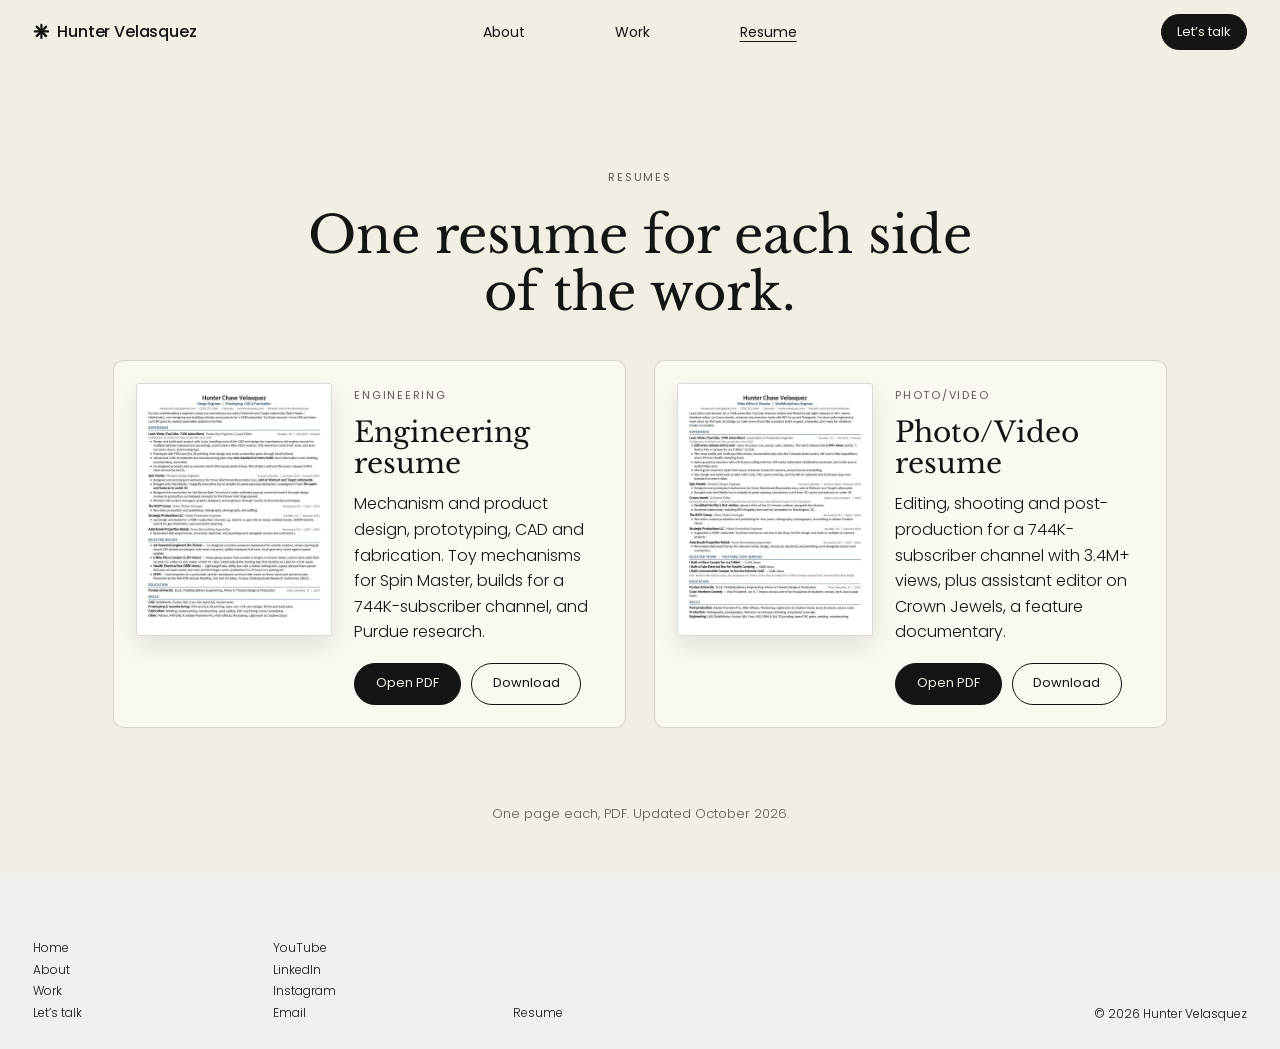
==== resume/index.html @ cd438ddf "Stronger hero glow motion Co-Authored-By: Claude Opus 5.5 <noreply@anthropic.com>" ====
<!doctype html>
<html lang="en">
<head>
<meta charset="utf-8">
<meta name="viewport" content="width=device-width, initial-scale=1">
<title>Resume | Hunter Velasquez</title>
<meta name="description" content="Engineering and Photo/Video resumes for Hunter Velasquez.">
<link rel="icon" href="/favicon.svg" type="image/svg+xml">
<link rel="preconnect" href="https://fonts.googleapis.com">
<link rel="preconnect" href="https://fonts.gstatic.com" crossorigin>
<link href="https://fonts.googleapis.com/css2?family=Libre+Baskerville:ital,wght@0,400;1,400&family=Poppins:wght@200;300;400;500&display=swap" rel="stylesheet">
<link rel="stylesheet" href="/assets/site.css?v=6">
</head>
<body style="--bg:#f3eee4">
<header id="site-header"></header>
<main>
  <div class="page-top">
    <p class="label muted">Resumes</p>
    <h1 style="font-size:clamp(32px,4vw,56px);max-width:18ch;margin:.4em auto 0">One resume for each side of the work.</h1>
  </div>
  <div class="resumes">
    <article class="rcard">
      <a class="preview" href="/resume/Hunter_Velasquez_Resume_Engineering.pdf" target="_blank" rel="noopener" aria-label="Open the engineering resume">
        <img src="/media/img/resume-engineering-preview.jpg" alt="First page of the engineering resume"></a>
      <div class="meta">
        <p class="label muted">Engineering</p>
        <h2>Engineering resume</h2>
        <p>Mechanism and product design, prototyping, CAD and fabrication. Toy mechanisms for Spin Master, builds for a 744K-subscriber channel, and Purdue research.</p>
        <div class="btns">
          <a class="pill" href="/resume/Hunter_Velasquez_Resume_Engineering.pdf" target="_blank" rel="noopener">Open PDF</a>
          <a class="pill ghost" href="/resume/Hunter_Velasquez_Resume_Engineering.pdf" download>Download</a>
        </div>
      </div>
    </article>
    <article class="rcard">
      <a class="preview" href="/resume/Hunter_Velasquez_Resume_Photo-Video.pdf" target="_blank" rel="noopener" aria-label="Open the photo and video resume">
        <img src="/media/img/resume-photo-video-preview.jpg" alt="First page of the photo and video resume"></a>
      <div class="meta">
        <p class="label muted">Photo/Video</p>
        <h2>Photo/Video resume</h2>
        <p>Editing, shooting and post-production for a 744K-subscriber channel with 3.4M+ views, plus assistant editor on Crown Jewels, a feature documentary.</p>
        <div class="btns">
          <a class="pill" href="/resume/Hunter_Velasquez_Resume_Photo-Video.pdf" target="_blank" rel="noopener">Open PDF</a>
          <a class="pill ghost" href="/resume/Hunter_Velasquez_Resume_Photo-Video.pdf" download>Download</a>
        </div>
      </div>
    </article>
  </div>
  <p class="resume-note">One page each, PDF. Updated October 2026.</p>
</main>
<footer id="site-footer"></footer>
<script src="/assets/site.js?v=6"></script>
</body>
</html>
---- assets/site.css ----
/* Hunter Velasquez portfolio. One stylesheet for every page.
   Two themes: Engineering (light, sage) and Photo/Video (dark). body.film switches them. */

:root {
  --ink: #141414;
  --muted: #5f5a52;
  --line: rgba(20, 20, 20, .16);
  --bg: #ffffff;
  --bg-soft: #efefeb;
  --cream: #f3eee4;
  --night: #0d0d10;
  --sage: #bdd6a9;
  --serif: "Libre Baskerville", Georgia, "Times New Roman", serif;
  --sans: "Poppins", system-ui, -apple-system, "Segoe UI", sans-serif;
  --pad: clamp(16px, 2.6vw, 64px);
  --ease: cubic-bezier(.2, .7, .2, 1);
}
/* --mix blends the two themes: 0 = Engineering (light), 1 = Photo/Video (dark).
   Home sets it live from the switch (so the colors slide while you drag); other pages use body.film = 1. */
body { --mix: 0; }
body.film { --mix: 1; }
body {
  --m: calc(var(--mix) * 100%);
  --ink: color-mix(in srgb, #141414, #f3eee4 var(--m));
  --muted: color-mix(in srgb, #5f5a52, rgba(243, 238, 228, .68) var(--m));
  --line: color-mix(in srgb, rgba(20, 20, 20, .16), rgba(243, 238, 228, .22) var(--m));
  --bg: color-mix(in srgb, #ffffff, #0d0d10 var(--m));
  --bg-soft: color-mix(in srgb, #efefeb, #0d0d10 var(--m));
}

*, *::before, *::after { box-sizing: border-box; }
html { scroll-behavior: smooth; -webkit-text-size-adjust: 100%; }
body {
  margin: 0; background: var(--bg); color: var(--ink);
  font-family: var(--sans); font-weight: 300; font-size: 16px; line-height: 1.6;
  -webkit-font-smoothing: antialiased;
}
img, video { display: block; max-width: 100%; }
a { color: inherit; }
h1, h2, h3 { font-family: var(--serif); font-weight: 400; margin: 0; line-height: 1.12; }
p { margin: 0; }
button { font: inherit; color: inherit; }
:focus-visible { outline: 2px solid currentColor; outline-offset: 3px; }
.sr { position: absolute; width: 1px; height: 1px; overflow: hidden; clip: rect(0 0 0 0); white-space: nowrap; }

.label { font-size: clamp(11px, .78vw, 15px); letter-spacing: .16em; text-transform: uppercase; font-weight: 400; color: var(--ink); }
.label.muted { color: var(--muted); }
.pill {
  display: inline-flex; align-items: center; justify-content: center; gap: .5em;
  padding: .72em 1.6em; border-radius: 999px; border: 1px solid var(--ink);
  background: var(--ink); color: var(--bg); text-decoration: none; font-size: clamp(13px, .9vw, 16px);
  font-weight: 400; cursor: pointer; transition: opacity .2s ease, background-color .7s ease, color .7s ease;
}
.pill:hover { opacity: .82; }
.pill.ghost { background: transparent; color: var(--ink); }

/* swap fade for text that changes with the switch */
[data-k], [data-swap] { transition: opacity .22s ease; }
.swapping [data-k], .swapping [data-swap] { opacity: 0; }

/* ---------- header ---------- */
.site-header {
  position: fixed; inset: 0 0 auto 0; z-index: 50;
  display: grid; grid-template-columns: 1fr auto 1fr; align-items: center; gap: 24px;
  padding: 14px var(--pad); transition: background-color .35s ease, box-shadow .35s ease, color .7s ease;
}
.site-header.solid { background: color-mix(in srgb, var(--bg) 88%, transparent); backdrop-filter: blur(10px); -webkit-backdrop-filter: blur(10px); box-shadow: 0 1px 0 var(--line); }
.logo { display: inline-flex; align-items: center; gap: .45em; text-decoration: none; font-weight: 500; font-size: clamp(16px, 1.25vw, 22px); letter-spacing: -.01em; white-space: nowrap; }
.logo svg { width: 1.05em; height: 1.05em; fill: currentColor; }
.nav { display: flex; gap: clamp(24px, 7vw, 150px); }
.nav a { text-decoration: none; font-size: clamp(14px, 1vw, 18px); font-weight: 400; }
.nav a:hover, .nav a[aria-current="page"] { text-decoration: underline; text-underline-offset: 4px; }
.site-header .pill { justify-self: end; padding: .5em 1.15em; }
.menu-btn { display: none; justify-self: end; background: none; border: 0; width: 40px; height: 40px; cursor: pointer; }
.menu-btn span { display: block; height: 1.5px; background: currentColor; margin: 7px 8px; transition: transform .25s ease, opacity .25s ease; }
@media (max-width: 760px) {
  .site-header { grid-template-columns: 1fr auto; }
  .site-header .pill { display: none; }
  .menu-btn { display: block; }
  .nav { position: fixed; inset: 0; z-index: -1; flex-direction: column; justify-content: center; align-items: center; gap: 28px; background: var(--bg); opacity: 0; pointer-events: none; transition: opacity .25s ease; }
  .nav a { font-family: var(--serif); font-size: 34px; }
  .menu-open .nav { opacity: 1; pointer-events: auto; }
  .menu-open .menu-btn span:first-child { transform: translateY(4.25px) rotate(45deg); }
  .menu-open .menu-btn span:last-child { transform: translateY(-4.25px) rotate(-45deg); }
}

/* ---------- hero ---------- */
.hero { position: relative; min-height: 100vh; min-height: 100svh; display: grid; place-items: center; overflow: hidden; padding: 110px var(--pad) 90px; isolation: isolate; }
.hero-bg { position: absolute; inset: 0; z-index: -1; overflow: hidden;
  --glow: color-mix(in srgb, #b2d595, #6a2a10 var(--m));
  --glow2: color-mix(in srgb, #e4f5d2, #c2531a var(--m));
  --glow3: color-mix(in srgb, #94c27a, #3a1508 var(--m));
  --haze: color-mix(in srgb, rgba(244, 246, 240, .98), rgba(255, 140, 70, .22) var(--m));
  background: linear-gradient(180deg, color-mix(in srgb, #dadcd6, #0d0d10 var(--m)) 0%, color-mix(in srgb, #d3dacb, #0d0d10 var(--m)) 55%, color-mix(in srgb, #c4d8b2, #140b07 var(--m)) 100%); }
.hero-bg i { position: absolute; display: block; border-radius: 50%; will-change: transform, opacity; }
/* main glow: grows and shrinks like the old site's pulsing circle */
.hero-bg .g1 { width: 70vmin; height: 70vmin; left: calc(50% - 35vmin); top: calc(46% - 35vmin);
  background: radial-gradient(circle, var(--glow) 0, var(--glow) 48%, transparent 70%); animation: breathe 5.5s ease-in-out infinite; }
/* bright core drifting around inside the glow */
.hero-bg .g2 { width: 44vmin; height: 44vmin; left: calc(50% - 22vmin); top: calc(46% - 22vmin); opacity: .9; filter: blur(4vmin);
  background: radial-gradient(circle, var(--glow2) 0, transparent 68%); animation: orbit 11s linear infinite; }
/* deeper-toned blob circling the other way, so the color visibly shifts */
.hero-bg .g4 { width: 38vmin; height: 38vmin; left: calc(50% - 19vmin); top: calc(46% - 19vmin); opacity: .75; filter: blur(5vmin);
  background: radial-gradient(circle, var(--glow3) 0, transparent 68%); animation: orbit2 14s linear infinite; }
/* light pooling at the bottom edge */
.hero-bg .g3 { width: 100vmin; height: 38vmin; left: calc(50% - 50vmin); bottom: -14vmin;
  background: radial-gradient(ellipse, var(--haze) 0, transparent 68%); animation: swell 6.5s ease-in-out infinite; }
@keyframes breathe { 0%, 100% { transform: scale(.9); } 50% { transform: scale(1.16); } }
@keyframes orbit { from { transform: rotate(0deg) translateX(15vmin) rotate(0deg) scale(1); } 50% { transform: rotate(180deg) translateX(15vmin) rotate(-180deg) scale(1.2); } to { transform: rotate(360deg) translateX(15vmin) rotate(-360deg) scale(1); } }
@keyframes orbit2 { from { transform: rotate(360deg) translateX(13vmin) rotate(-360deg); } to { transform: rotate(0deg) translateX(13vmin) rotate(0deg); } }
@keyframes swell { 0%, 100% { transform: scale(.92, .85); opacity: .75; } 50% { transform: scale(1.15, 1.35); opacity: 1; } }
.hero-inner { display: flex; flex-direction: column; align-items: center; gap: clamp(28px, 4vh, 56px); text-align: center; }
.hero h1 { font-size: clamp(42px, 6.25vw, 112px); line-height: 1.12; max-width: 20ch; text-wrap: balance; }
.down { position: absolute; left: 50%; bottom: 22px; transform: translateX(-50%); width: 44px; height: 64px; display: grid; place-items: center; color: var(--ink); }
.down svg { width: 28px; height: 60px; stroke: currentColor; fill: none; stroke-width: 1.4; }

/* the Engineering / Photo-Video switch */
.switch { display: flex; align-items: center; gap: clamp(12px, 1.2vw, 20px); user-select: none; -webkit-user-select: none; }
.switch .side { font-size: clamp(10px, .72vw, 13px); letter-spacing: .16em; font-weight: 500; text-transform: uppercase; background: none; border: 0; padding: 6px 2px; cursor: pointer; color: var(--muted); transition: color .3s ease; }
.switch .side.on { color: var(--ink); }
.track { position: relative; width: clamp(88px, 6.4vw, 120px); aspect-ratio: 2 / 1; border-radius: 999px; background: color-mix(in srgb, #141414, #f3eee4 var(--m)); border: 0; padding: 0; cursor: grab; touch-action: none; box-shadow: 0 0 0 0 rgba(20, 20, 20, .35); animation: nudge 2.6s ease-out infinite; }
body.film .track { animation-name: nudgeFilm; }
.knob { position: absolute; top: 8%; left: 4%; height: 84%; aspect-ratio: 1; border-radius: 50%; background: color-mix(in srgb, #ffffff, #0d0d10 var(--m)); }
.track.dragging { cursor: grabbing; animation: none; }
@keyframes nudge { 0% { box-shadow: 0 0 0 0 rgba(20, 20, 20, .35); } 70% { box-shadow: 0 0 0 14px rgba(20, 20, 20, 0); } 100% { box-shadow: 0 0 0 0 rgba(20, 20, 20, 0); } }
@keyframes nudgeFilm { 0% { box-shadow: 0 0 0 0 rgba(243, 238, 228, .35); } 70% { box-shadow: 0 0 0 14px rgba(243, 238, 228, 0); } 100% { box-shadow: 0 0 0 0 rgba(243, 238, 228, 0); } }

/* ---------- sections ---------- */
section { position: relative; }
.wrap { padding: clamp(56px, 7vw, 120px) var(--pad); }

/* about */
.about { display: grid; grid-template-columns: minmax(0, 31%) minmax(0, 1fr); gap: clamp(24px, 3vw, 64px); align-items: start; }
.about h2 { font-size: clamp(40px, 4.2vw, 80px); margin: .25em 0 .55em; }
.about .intro { font-size: clamp(15px, 1.05vw, 20px); line-height: 1.6; }
.caps { margin-top: clamp(28px, 3vw, 48px); }
.caps .label { display: block; padding-bottom: .7em; border-bottom: 1px solid var(--line); margin-bottom: .4em; color: var(--muted); font-size: clamp(10px, .7vw, 13px); letter-spacing: .18em; }
.cap { padding: .8em 0 0; }
.cap h3 { font-size: clamp(19px, 1.45vw, 27px); line-height: 1.3; }
.cap p { font-size: clamp(13px, .9vw, 17px); color: var(--muted); line-height: 1.5; margin-top: .2em; }
.reel { position: relative; aspect-ratio: 16 / 9; border-radius: 6px; overflow: hidden; background: #0d0d10; }
.reel img, .reel video { position: absolute; inset: 0; width: 100%; height: 100%; object-fit: cover; }
.reel video { opacity: 0; transition: opacity .5s ease; }
.reel video.on { opacity: 1; }
@media (max-width: 860px) { .about { grid-template-columns: 1fr; } .about .reel { order: 2; } }

/* process */
.process { text-align: center; background: linear-gradient(180deg, color-mix(in srgb, var(--sage), #0d0d10 var(--m)) 0%, var(--bg-soft) 77%); perspective: 1000px; }
.process .stmt { font-family: var(--serif); font-size: clamp(26px, 2.9vw, 60px); line-height: 1.32; max-width: 24ch; margin: clamp(18px, 2vw, 32px) auto 0; text-wrap: balance; transform-style: preserve-3d; will-change: transform; }
.process hr { width: 64px; border: 0; border-top: 1px solid var(--ink); opacity: .5; margin: clamp(28px, 3vw, 48px) auto; }
.stats { display: grid; grid-template-columns: repeat(3, auto); justify-content: center; gap: clamp(28px, 8vw, 180px); }
.stat { display: flex; align-items: center; gap: .6em; text-align: left; }
.stat b { font-family: var(--serif); font-style: italic; font-weight: 400; font-size: clamp(36px, 3.4vw, 64px); line-height: 1; }
.stat span { font-size: clamp(12px, .85vw, 16px); line-height: 1.3; white-space: pre-line; }
@media (max-width: 700px) { .stats { grid-template-columns: 1fr; justify-items: center; gap: 22px; } }

/* case study */
.case { display: grid; grid-template-columns: minmax(0, 31%) minmax(0, 1fr); gap: clamp(24px, 3vw, 64px); align-items: start; }
.case .text { display: flex; flex-direction: column; gap: clamp(14px, 1.4vw, 24px); }
.case h2 { font-size: clamp(36px, 3.6vw, 72px); }
.case .text p { font-size: clamp(14px, .95vw, 18px); line-height: 1.6; }
.case .text .pill { align-self: flex-start; margin-top: 8px; }
.case .pic { position: relative; aspect-ratio: 2.35 / 1; border-radius: 4px; overflow: hidden; }
.case .pic img { position: absolute; inset: 0; width: 100%; height: 100%; object-fit: cover; }
@media (max-width: 860px) { .case { grid-template-columns: 1fr; } .case .text .pill { margin-top: 8px; } }

/* featured slider (always dark) */
.featured { background: #000; color: #f3eee4; }
.featured .head { display: flex; justify-content: space-between; align-items: center; padding-bottom: clamp(14px, 1.4vw, 24px); border-bottom: 1px solid rgba(243, 238, 228, .22); margin-bottom: clamp(24px, 2.6vw, 44px); }
.featured .label { color: #f3eee4; }
.featured .pill { background: #f3eee4; color: #000; border-color: #f3eee4; padding: .45em 1.2em; }
.slider { position: relative; }
.track-x { display: grid; grid-auto-flow: column; grid-auto-columns: clamp(280px, 46.5vw, 1100px); gap: clamp(12px, 1.2vw, 24px); overflow-x: auto; scroll-snap-type: x mandatory; scrollbar-width: none; padding-bottom: 4px; }
.track-x::-webkit-scrollbar { display: none; }
.slide { scroll-snap-align: start; text-decoration: none; color: inherit; cursor: pointer; }
.slide .media { position: relative; aspect-ratio: 16 / 9; border-radius: 6px; overflow: hidden; background: #111; }
.slide h3 { font-family: var(--sans); font-weight: 400; font-size: clamp(14px, 1vw, 19px); margin-top: .9em; }
.slide p { font-size: clamp(12px, .78vw, 15px); opacity: .8; }
.arrows { position: absolute; top: calc(clamp(280px, 46.5vw, 1100px) * 9 / 32); right: 0; left: 0; display: flex; justify-content: space-between; pointer-events: none; padding: 0 10px; }
.arrows button { pointer-events: auto; width: 44px; height: 44px; border-radius: 50%; border: 0; background: rgba(243, 238, 228, .9); color: #000; font-size: 22px; cursor: pointer; transform: translateY(-50%); }
.arrows button:disabled { opacity: 0; pointer-events: none; }

/* shared hover-play media (featured slides + work tiles) */
.hp { position: relative; overflow: hidden; }
.hp > img, .hp > video, .hp > iframe { position: absolute; inset: 0; width: 100%; height: 100%; object-fit: cover; border: 0; }
.hp > video, .hp > iframe { opacity: 0; transition: opacity .4s ease; pointer-events: none; }
.hp.playing > video.on, .hp.playing > iframe.on { opacity: 1; }
.hp .play { position: absolute; left: 50%; top: 50%; width: 44px; height: 44px; margin: -22px 0 0 -22px; border-radius: 50%; background: rgba(13, 13, 16, .55); display: grid; place-items: center; transition: opacity .3s ease; }
.hp .play::after { content: ""; border-left: 13px solid #fff; border-top: 8px solid transparent; border-bottom: 8px solid transparent; margin-left: 4px; }
.hp.playing .play { opacity: 0; }
.hp > img { transition: transform .6s var(--ease); }
a:hover .hp > img, button:hover .hp > img { transform: scale(1.025); }

/* contact + footer */
.contact { background: var(--bg-soft); }
.contact h2 { font-size: clamp(36px, 3.6vw, 72px); font-style: italic; display: flex; align-items: center; gap: .2em; }
.contact h2 svg { width: .8em; height: .8em; fill: currentColor; }
.contact .lede { margin-top: .9em; font-size: clamp(14px, 1vw, 19px); max-width: 26ch; }
.contact address { font-style: normal; margin-top: clamp(20px, 2vw, 36px); font-size: clamp(14px, .95vw, 18px); line-height: 1.7; }
.site-footer { background: var(--bg-soft); padding: clamp(36px, 5vw, 96px) var(--pad) clamp(20px, 2vw, 32px); display: grid; grid-template-columns: repeat(3, minmax(0, 220px)) 1fr; gap: 20px; align-items: end; font-size: clamp(12px, .8vw, 15px); }
.site-footer ul { list-style: none; margin: 0; padding: 0; line-height: 1.8; }
.site-footer a { text-decoration: none; }
.site-footer a:hover { text-decoration: underline; }
.site-footer .copy { justify-self: end; }
@media (max-width: 700px) { .site-footer { grid-template-columns: 1fr 1fr; } .site-footer .copy { justify-self: start; grid-column: 1 / -1; } }

/* ---------- inner pages (Work is dark, Resume is light) ---------- */
.page-top { padding: clamp(110px, 12vw, 200px) var(--pad) clamp(28px, 3vw, 56px); text-align: center; }
.page-top h1 { font-size: clamp(48px, 7vw, 132px); }
.page-top .label { margin-top: 1.4em; display: block; }
.filters { display: flex; flex-wrap: wrap; justify-content: center; gap: 8px; margin-top: clamp(22px, 2.4vw, 40px); }
.filters button { border: 1px solid var(--line); background: transparent; border-radius: 999px; padding: .55em 1.2em; font-size: clamp(12px, .8vw, 14px); letter-spacing: .08em; text-transform: uppercase; cursor: pointer; }
.filters button[aria-pressed="true"] { background: var(--ink); color: var(--bg); border-color: var(--ink); }
.grid { display: grid; grid-template-columns: repeat(4, minmax(0, 1fr)); gap: clamp(36px, 3vw, 56px) clamp(14px, 1.2vw, 24px); padding: 0 var(--pad) clamp(64px, 7vw, 120px); max-width: 1680px; margin: 0 auto; }
@media (max-width: 1100px) { .grid { grid-template-columns: repeat(3, minmax(0, 1fr)); } }
@media (max-width: 800px) { .grid { grid-template-columns: repeat(2, minmax(0, 1fr)); } }
@media (max-width: 480px) { .grid { grid-template-columns: 1fr; } }
.tile { display: block; text-align: left; background: none; border: 0; padding: 0; cursor: pointer; color: inherit; }
.tile .hp { aspect-ratio: 16 / 9; border-radius: 4px; background: #1a1a1d; }
.tile h3 { font-family: var(--sans); font-weight: 400; font-size: clamp(14px, .95vw, 17px); margin-top: .85em; line-height: 1.35; }
.tile .label { font-size: clamp(10px, .62vw, 12px); margin-top: .35em; display: block; }
.tile[hidden] { display: none; }

/* project viewer (dialog) */
.viewer { position: fixed; inset: 0; z-index: 100; display: grid; place-items: center; background: rgba(0, 0, 0, .72); opacity: 0; pointer-events: none; transition: opacity .25s ease; }
.viewer.open { opacity: 1; pointer-events: auto; }
.vbox { --bg: #f3eee4; --ink: #141414; --muted: #6b665d; --line: rgba(20, 20, 20, .14);
  position: relative; width: min(1320px, 94vw); height: min(840px, 88vh); background: var(--bg); color: var(--ink); border-radius: 6px; overflow: hidden;
  display: grid; grid-template-columns: minmax(0, 1.75fr) minmax(300px, 1fr); transform: translateY(12px); transition: transform .3s var(--ease); }
.viewer.open .vbox { transform: none; }
.stage { position: relative; background: #0f0f0f; display: flex; flex-direction: column; min-height: 0; }
.view { position: relative; flex: 1; min-height: 0; display: flex; align-items: center; justify-content: center; overflow: hidden; }
.view img, .view video, .view iframe { width: 100%; height: 100%; object-fit: contain; display: block; border: 0; }
.vnav { position: absolute; top: 50%; transform: translateY(-50%); width: 44px; height: 44px; border-radius: 50%; border: 0; background: rgba(243, 238, 228, .92); color: #141414; font-size: 22px; line-height: 44px; cursor: pointer; z-index: 2; }
.vnav.prev { left: 14px; } .vnav.next { right: 14px; }
.thumbs { display: flex; gap: 8px; padding: 10px 12px 12px; justify-content: center; flex-wrap: wrap; }
.thumbs button { width: 78px; aspect-ratio: 16 / 9; border: 2px solid transparent; border-radius: 4px; padding: 0; background: #222 center / cover no-repeat; cursor: pointer; opacity: .55; position: relative; }
.thumbs button:hover { opacity: .85; }
.thumbs button.on { border-color: #f3eee4; opacity: 1; }
.thumbs button.vid::after { content: "\25B6"; position: absolute; inset: 0; display: grid; place-items: center; color: #fff; font-size: 13px; text-shadow: 0 0 6px rgba(0, 0, 0, .8); }
.info { padding: 56px 40px 36px; overflow: auto; display: flex; flex-direction: column; gap: 14px; }
.info .cat { font-size: 12px; letter-spacing: .16em; text-transform: uppercase; color: var(--muted); }
.info h2 { font-size: clamp(26px, 2.6vw, 38px); }
.info .short { font-size: 15px; color: var(--muted); padding-bottom: 6px; border-bottom: 1px solid var(--line); }
.info .body { font-size: 15px; line-height: 1.65; white-space: pre-line; }
.info .note { font-size: 13px; line-height: 1.55; color: #3d3a34; background: rgba(20, 20, 20, .05); border-left: 3px solid var(--ink); padding: 10px 14px; border-radius: 2px; }
.info .h3 { font-size: 11px; letter-spacing: .16em; text-transform: uppercase; color: var(--muted); margin-top: 8px; }
.info ul { padding-left: 18px; margin: 0; font-size: 14.5px; line-height: 1.55; display: flex; flex-direction: column; gap: 6px; }
.chips { display: flex; flex-wrap: wrap; gap: 6px; }
.chips span { font-size: 12px; line-height: 1; padding: 7px 11px; border: 1px solid var(--line); border-radius: 999px; background: #fbf8f2; }
.tabs { display: flex; gap: 4px; padding: 4px; border: 1px solid var(--line); border-radius: 999px; align-self: flex-start; }
.tabs button { border: 0; background: transparent; color: var(--muted); font-size: 11px; font-weight: 500; letter-spacing: .14em; text-transform: uppercase; padding: 9px 14px; border-radius: 999px; cursor: pointer; }
.tabs button.on { background: var(--ink); color: var(--bg); }
.info .pill { align-self: flex-start; margin-top: 6px; }
.vclose { position: absolute; top: 12px; right: 12px; z-index: 5; width: 40px; height: 40px; border-radius: 50%; border: 1px solid var(--line); background: var(--bg); color: var(--ink); font-size: 22px; line-height: 36px; cursor: pointer; }
.hide { display: none !important; }
@media (max-width: 760px) {
  .vbox { width: 100vw; height: 100vh; height: 100dvh; border-radius: 0; display: block; overflow: auto; }
  .view { aspect-ratio: 16 / 9; flex: none; }
  .info { padding: 22px 20px 40px; overflow: visible; }
  .thumbs button { width: 64px; }
}
body.lock { overflow: hidden; }

/* resume page */
.resumes { display: grid; grid-template-columns: 1fr 1fr; gap: 28px; max-width: 1120px; margin: 0 auto; padding: 0 var(--pad) clamp(56px, 6vw, 96px); }
.rcard { background: #fbf8f2; border: 1px solid var(--line); border-radius: 10px; padding: 22px; display: grid; grid-template-columns: minmax(150px, 42%) 1fr; gap: 22px; align-items: start; }
.rcard .preview { display: block; border: 1px solid var(--line); border-radius: 4px; overflow: hidden; box-shadow: 0 10px 24px rgba(20, 20, 20, .10); transition: transform .2s ease, box-shadow .2s ease; background: #fff; }
.rcard .preview:hover { transform: translateY(-3px); box-shadow: 0 16px 32px rgba(20, 20, 20, .16); }
.rcard .preview img { width: 100%; aspect-ratio: 8.5 / 11; object-fit: cover; object-position: top; }
.rcard .meta { display: flex; flex-direction: column; gap: 12px; padding-top: 4px; }
.rcard h2 { font-size: 28px; }
.rcard .btns { display: flex; flex-wrap: wrap; gap: 10px; margin-top: 6px; }
.resume-note { text-align: center; font-size: 13px; color: var(--muted); padding-bottom: 48px; }
@media (max-width: 860px) { .resumes { grid-template-columns: 1fr; } }
@media (max-width: 520px) { .rcard { grid-template-columns: 96px 1fr; gap: 14px; padding: 14px; } .rcard h2 { font-size: 22px; } }

@media (prefers-reduced-motion: reduce) {
  *, *::before, *::after { animation: none !important; transition-duration: .01ms !important; scroll-behavior: auto !important; }
}
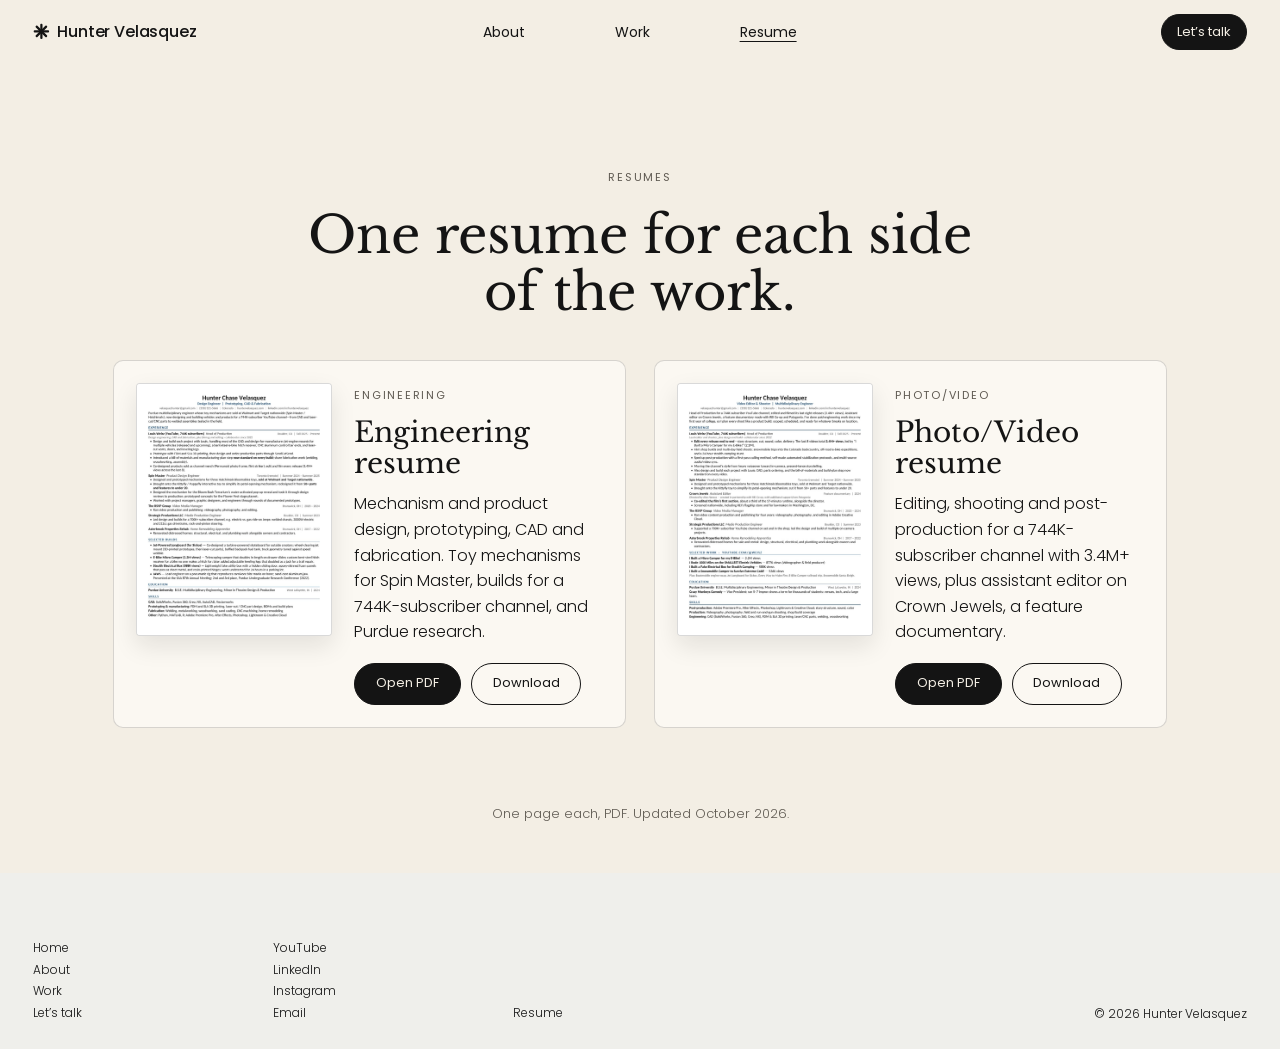
==== commit 21dfa21f: "Head of Production title, new EV road-trip project, updated resumes Co-Authored-By: Claude Opus 5.5 " ====
--- a/resume/index.html
+++ b/resume/index.html
@@ -9,9 +9,10 @@
 <link rel="preconnect" href="https://fonts.googleapis.com">
 <link rel="preconnect" href="https://fonts.gstatic.com" crossorigin>
 <link href="https://fonts.googleapis.com/css2?family=Libre+Baskerville:ital,wght@0,400;1,400&family=Poppins:wght@200;300;400;500&display=swap" rel="stylesheet">
-<link rel="stylesheet" href="/assets/site.css?v=6">
+<link rel="stylesheet" href="/assets/site.css?v=13">
 </head>
-<body style="--bg:#f3eee4">
+<body class="resume">
+<script>(function(){var m;try{m=localStorage.getItem('hv-mode')}catch(e){}var q=new URLSearchParams(location.search).get('mode');if(q)m=q;document.body.classList.toggle('film',m==='film');})();</script>
 <header id="site-header"></header>
 <main>
   <div class="page-top">
@@ -21,7 +22,7 @@
   <div class="resumes">
     <article class="rcard">
       <a class="preview" href="/resume/Hunter_Velasquez_Resume_Engineering.pdf" target="_blank" rel="noopener" aria-label="Open the engineering resume">
-        <img src="/media/img/resume-engineering-preview.jpg" alt="First page of the engineering resume"></a>
+        <img src="/media/img/resume-engineering-preview.jpg?v=13" alt="First page of the engineering resume"></a>
       <div class="meta">
         <p class="label muted">Engineering</p>
         <h2>Engineering resume</h2>
@@ -34,7 +35,7 @@
     </article>
     <article class="rcard">
       <a class="preview" href="/resume/Hunter_Velasquez_Resume_Photo-Video.pdf" target="_blank" rel="noopener" aria-label="Open the photo and video resume">
-        <img src="/media/img/resume-photo-video-preview.jpg" alt="First page of the photo and video resume"></a>
+        <img src="/media/img/resume-photo-video-preview.jpg?v=13" alt="First page of the photo and video resume"></a>
       <div class="meta">
         <p class="label muted">Photo/Video</p>
         <h2>Photo/Video resume</h2>
@@ -49,6 +50,6 @@
   <p class="resume-note">One page each, PDF. Updated October 2026.</p>
 </main>
 <footer id="site-footer"></footer>
-<script src="/assets/site.js?v=6"></script>
+<script src="/assets/site.js?v=13"></script>
 </body>
 </html>
--- a/assets/site.css
+++ b/assets/site.css
@@ -104,11 +104,18 @@
   background: radial-gradient(circle, var(--glow3) 0, transparent 68%); animation: orbit2 14s linear infinite; }
 /* light pooling at the bottom edge */
 .hero-bg .g3 { width: 100vmin; height: 38vmin; left: calc(50% - 50vmin); bottom: -14vmin;
-  background: radial-gradient(ellipse, var(--haze) 0, transparent 68%); animation: swell 6.5s ease-in-out infinite; }
+  background: radial-gradient(ellipse, var(--haze) 0, transparent 68%); animation: swell 5.5s ease-in-out infinite; }
+/* deeper green glow in both bottom corners, swelling together */
+.hero-bg .c1, .hero-bg .c2 { width: calc(62vmax - 16vmax * var(--mix)); height: calc(41vmax - 11vmax * var(--mix)); bottom: calc(-24vmax + 4vmax * var(--mix));
+  --corner: color-mix(in srgb, #8fbf72, #5c230c var(--m));
+  background: radial-gradient(ellipse, var(--corner) 0, var(--corner) 22%, transparent 66%); animation: cornerSwell 5.5s ease-in-out infinite; }
+.hero-bg .c1 { left: calc(-24vmax + 4vmax * var(--mix)); transform-origin: 20% 80%; }
+.hero-bg .c2 { right: calc(-24vmax + 4vmax * var(--mix)); transform-origin: 80% 80%; }
+@keyframes cornerSwell { 0%, 100% { transform: scale(.82); opacity: .55; } 50% { transform: scale(1.26); opacity: 1; } }
 @keyframes breathe { 0%, 100% { transform: scale(.9); } 50% { transform: scale(1.16); } }
 @keyframes orbit { from { transform: rotate(0deg) translateX(15vmin) rotate(0deg) scale(1); } 50% { transform: rotate(180deg) translateX(15vmin) rotate(-180deg) scale(1.2); } to { transform: rotate(360deg) translateX(15vmin) rotate(-360deg) scale(1); } }
 @keyframes orbit2 { from { transform: rotate(360deg) translateX(13vmin) rotate(-360deg); } to { transform: rotate(0deg) translateX(13vmin) rotate(0deg); } }
-@keyframes swell { 0%, 100% { transform: scale(.92, .85); opacity: .75; } 50% { transform: scale(1.15, 1.35); opacity: 1; } }
+@keyframes swell { 0%, 100% { transform: scale(.85, .8); opacity: .7; } 50% { transform: scale(1.3, 1.6); opacity: 1; } }
 .hero-inner { display: flex; flex-direction: column; align-items: center; gap: clamp(28px, 4vh, 56px); text-align: center; }
 .hero h1 { font-size: clamp(42px, 6.25vw, 112px); line-height: 1.12; max-width: 20ch; text-wrap: balance; }
 .down { position: absolute; left: 50%; bottom: 22px; transform: translateX(-50%); width: 44px; height: 64px; display: grid; place-items: center; color: var(--ink); }
@@ -264,7 +271,7 @@
 
 /* resume page */
 .resumes { display: grid; grid-template-columns: 1fr 1fr; gap: 28px; max-width: 1120px; margin: 0 auto; padding: 0 var(--pad) clamp(56px, 6vw, 96px); }
-.rcard { background: #fbf8f2; border: 1px solid var(--line); border-radius: 10px; padding: 22px; display: grid; grid-template-columns: minmax(150px, 42%) 1fr; gap: 22px; align-items: start; }
+.rcard { background: color-mix(in srgb, #fbf8f2, #17171b var(--m)); border: 1px solid var(--line); border-radius: 10px; padding: 22px; display: grid; grid-template-columns: minmax(150px, 42%) 1fr; gap: 22px; align-items: start; }
 .rcard .preview { display: block; border: 1px solid var(--line); border-radius: 4px; overflow: hidden; box-shadow: 0 10px 24px rgba(20, 20, 20, .10); transition: transform .2s ease, box-shadow .2s ease; background: #fff; }
 .rcard .preview:hover { transform: translateY(-3px); box-shadow: 0 16px 32px rgba(20, 20, 20, .16); }
 .rcard .preview img { width: 100%; aspect-ratio: 8.5 / 11; object-fit: cover; object-position: top; }
@@ -278,3 +285,6 @@
 @media (prefers-reduced-motion: reduce) {
   *, *::before, *::after { animation: none !important; transition-duration: .01ms !important; scroll-behavior: auto !important; }
 }
+
+/* resume page: cream on the Engineering side, dark on Photo/Video */
+body.resume { --bg: color-mix(in srgb, #f3eee4, #0d0d10 var(--m)); }
